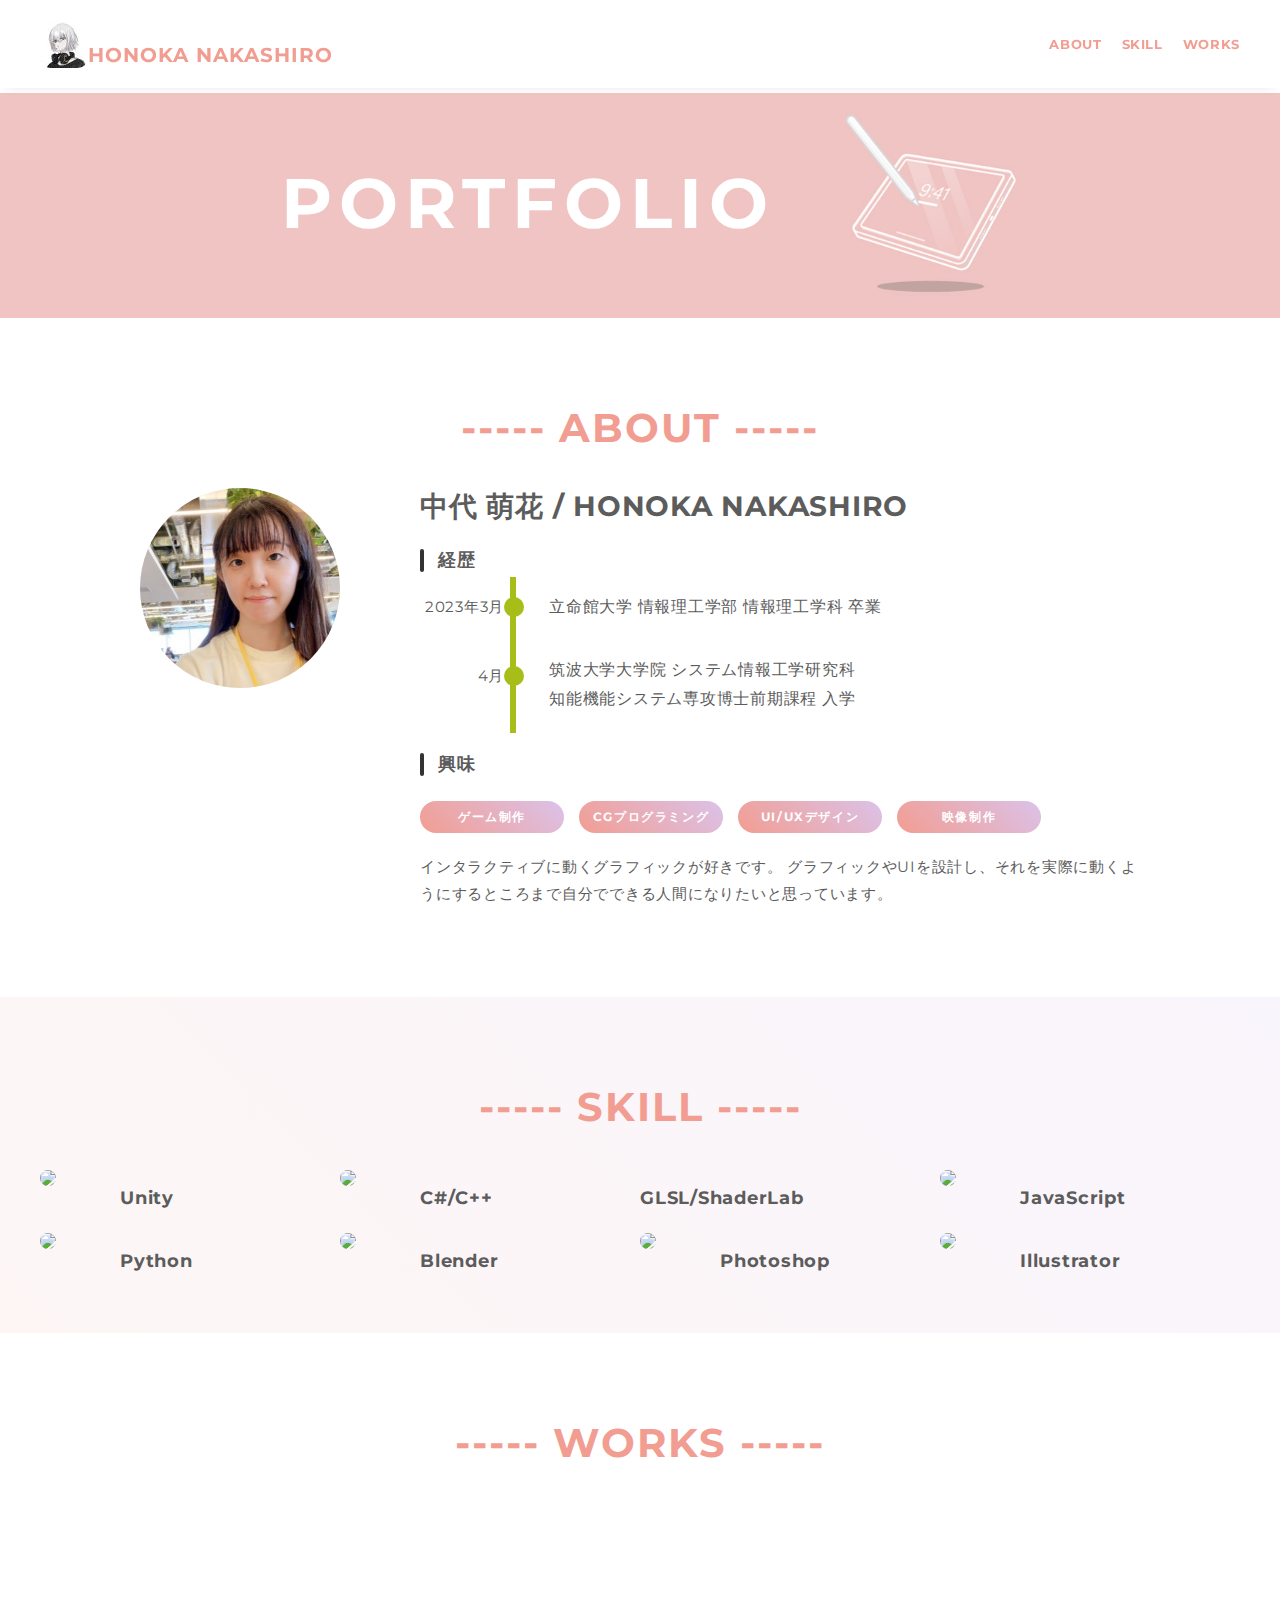
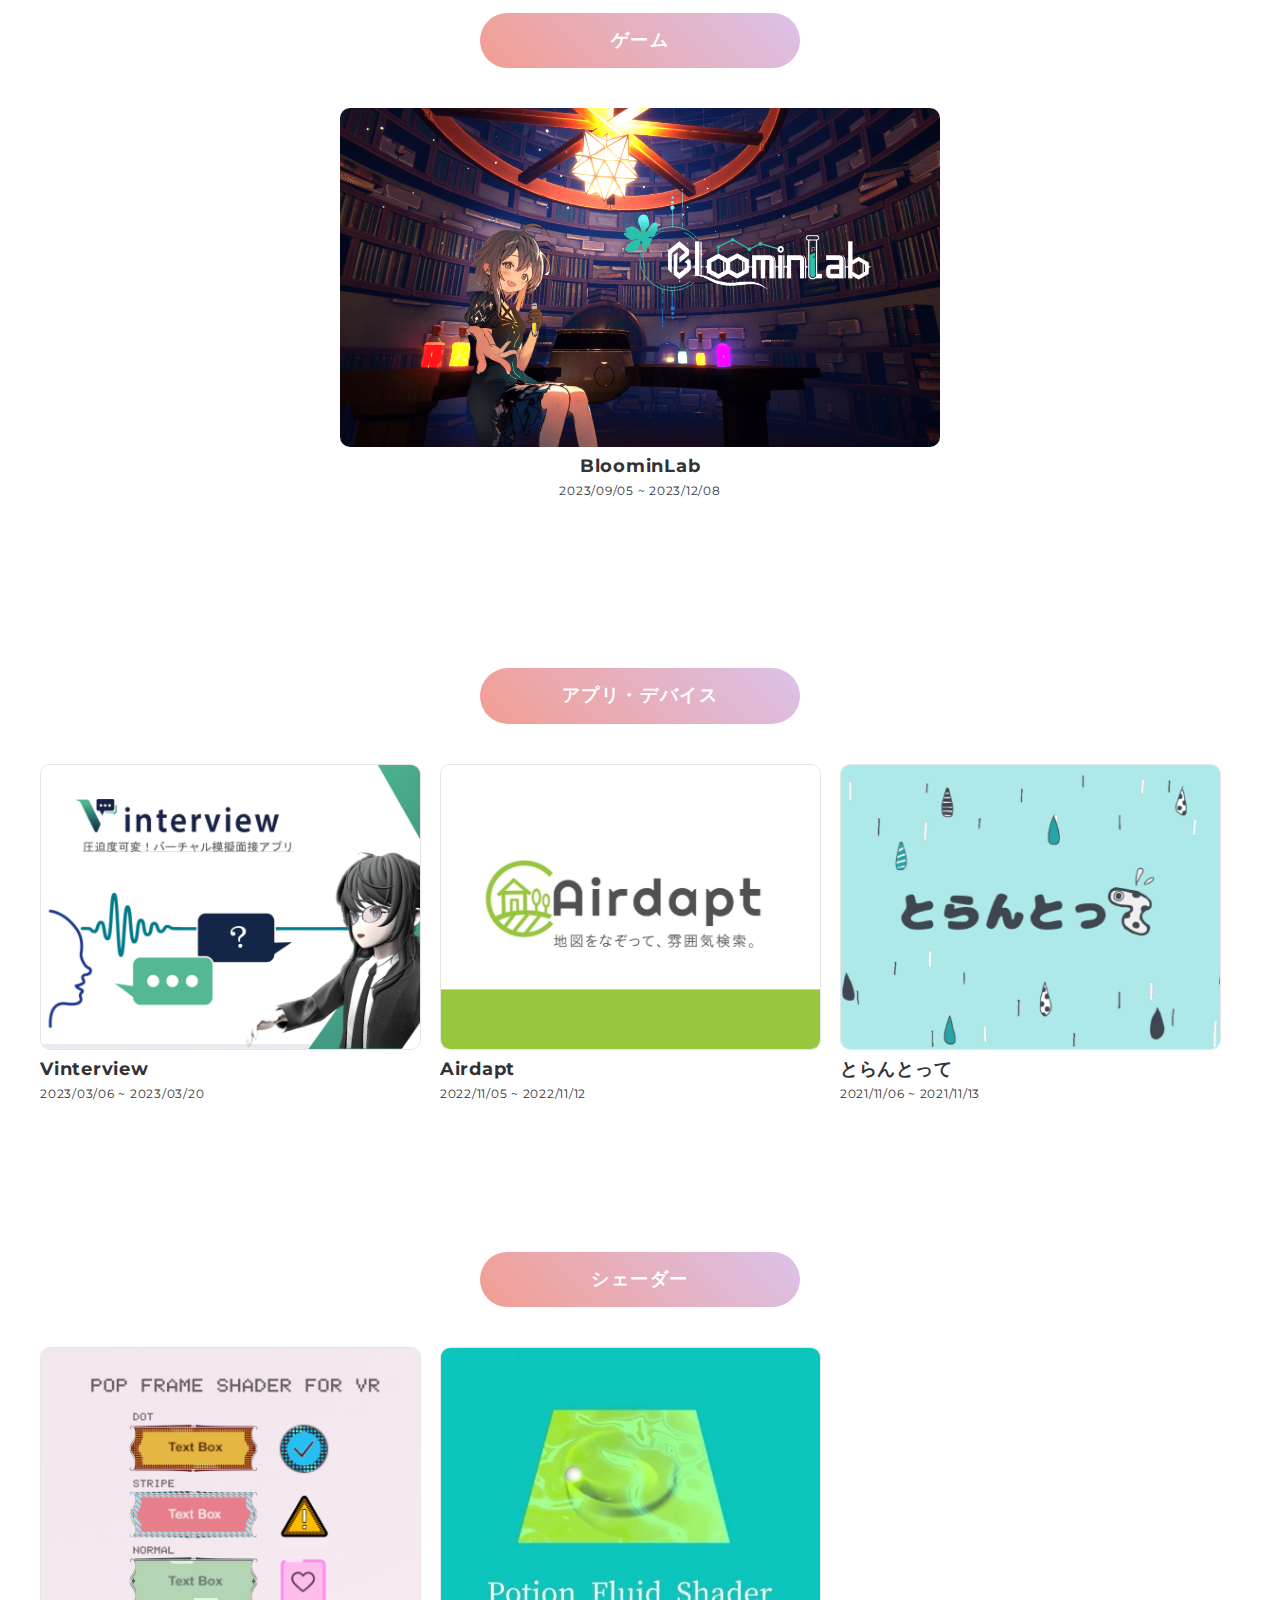
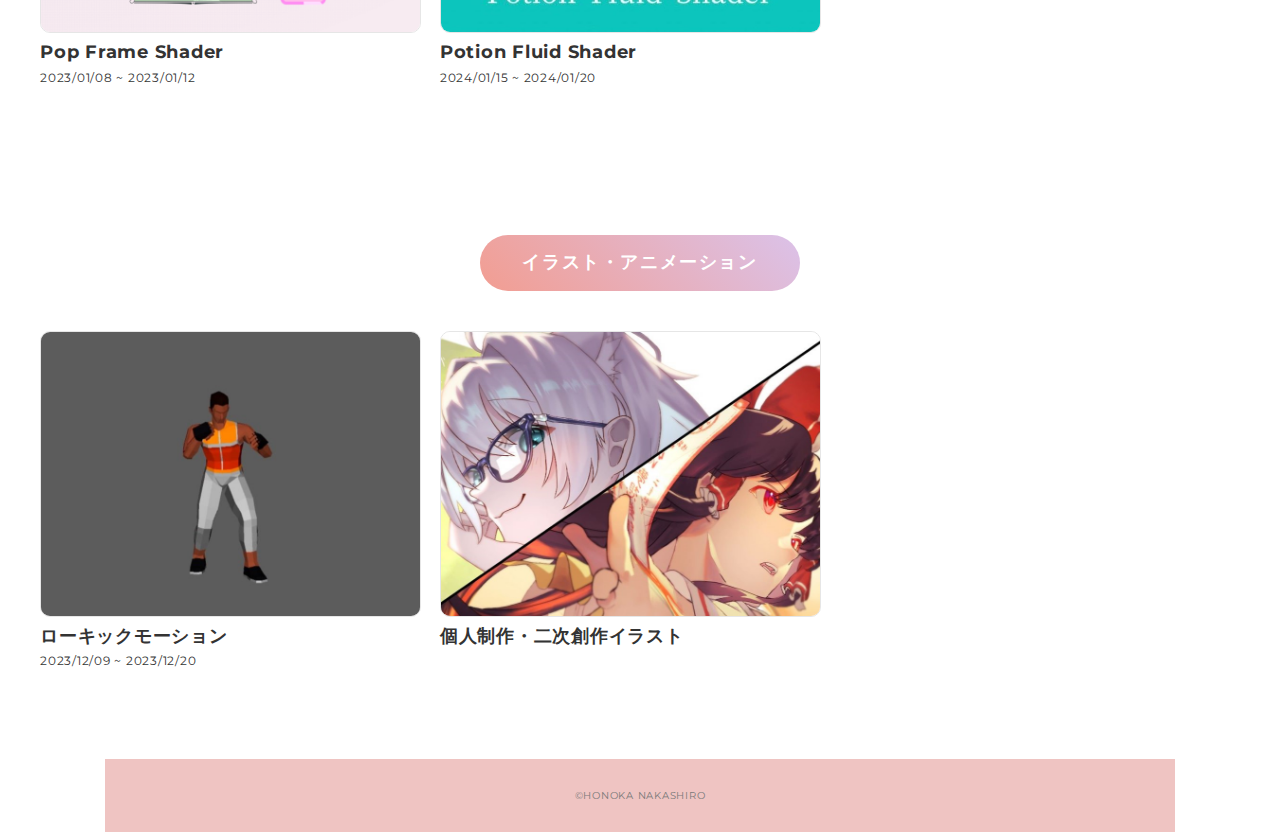
==== index.html @ e4967bc0 "first-commit" ====
<!DOCTYPE html>
<html>
<head>
  <meta charset="utf-8">
  <meta name="viewport" content="width=device-width,initial-scale=1">
  <meta property='og:type' content='website'>
  <meta property='og:title' content='HONOKA NAKASHIRO ポートフォリオ'>
  <meta property='og:url' content='URLが入る'>
  <meta property='og:description' content='HONOKA NAKASHIROのポートフォリオサイトです。'>
  <meta property="og:image" content="img/ogp.png">
  <meta name="description" content="HONOKA NAKASHIROのポートフォリオサイトです" />
  <title>HONOKA NAKASHIRO ポートフォリオ</title>
  <link rel="preconnect" href="https://fonts.gstatic.com">
  <link href="https://fonts.googleapis.com/css2?family=Montserrat:wght@400;700&display=swap" rel="stylesheet">
  <link href="https://fonts.googleapis.com/css?family=Material+Icons+Outlined" rel="stylesheet">
  <link href="css/ress.css" media="all" rel="stylesheet" type="text/css" />
  <link href="css/style.css" media="all" rel="stylesheet" type="text/css" />
  <link rel="shortcut icon" href="img/icon.jpg" />
  <link rel=”canonical” href=”URLが入る” />
  <link href="https://use.fontawesome.com/releases/v5.15.1/css/all.css" rel="stylesheet">

  <script src="https://kit.fontawesome.com/d951994aad.js" crossorigin="anonymous"></script>
  <link rel="stylesheet" href="https://cdn.jsdelivr.net/gh/devicons/devicon@v2.15.1/devicon.min.css">
  Copyright © 2015 Konpa
  Released under the MIT license
  https://github.com/devicons/devicon/blob/master/LICENSE
      
</head>

<body>
  <div class="wrapper">

    <!-- header -->
    <header class="header ">
      <div class="container">
        <h1 class="header-logo">
          
          <a href="."><img src="img/icon.jpg" alt="">HONOKA NAKASHIRO</a>
        </h1>
        <nav class="gnav">
          <ul class="gnav-list">
            
            
            <li class="gnav-item"><a href="#about">ABOUT</a></li>
            <li class="gnav-item"><a href="#skill">SKILL</a></li>
            <li class="gnav-item"><a href="#works">WORKS</a></li>
           
          </ul>
        </nav>
      </div>
    </header>
    <!-- /header -->

    <main class="content">

      <!-- mv -->
      <div class="mv">
        
        <div class="mv-container">
          <p class="mv-title">PORTFOLIO</p>
        </div>
        <p class="mv-img">
          <img src="img/tablet.jpg" alt="" >
        </p>
      </div>
      <!-- /mv -->
      <!-- about -->
      <section class="about section" id="about">
        <div class="container">
          <h2 class="title">----- ABOUT -----</h2>
          <div class="profile">
            <p class="profile-img">
              <img src="img/SelfPhoto.jpg" alt="">
            </p>
            <div class="profile-body">
              <div class="profile-nametitle"><h3>中代 萌花 / HONOKA NAKASHIRO</h3></div>
              <div class="profile-title"><h3>経歴</h3></div>
              <ul class="time-schedule">
                <li>
                  <span class="time">2023年3月
                  </span>
                  <div class="sch_box"><p class="sch_title">立命館大学 情報理工学部 情報理工学科 卒業
                  </p>
                    
                 </div>
                </li>
                <li>
                  <span class="time">4月</span>
                  <div class="sch_box">
                   <p class="sch_title">筑波大学大学院 システム情報工学研究科<br>
                    知能機能システム専攻博士前期課程 入学
                  </p>
                    
                  </div>
                </li>
                
              </ul>
              <br>
              <div class="profile-title"><h3>興味</h3></div>
                  <div class="about-list">
                    <div class="about-item">
                      <div class="about-button">
                        ゲーム制作
                      </div>
                    </div>
                    <div class="about-item">
                      <div class="about-button">
                        CGプログラミング
                      </div>
                    </div>
                    <div class="about-item">
                      
                      <div class="about-button">
                        UI/UXデザイン
                      </div>
                    </div>
                    <div class="about-item">
                      <div class="about-button">
                        映像制作
                      </div>
                    </div> 
                  </div>

                    <p>
                      インタラクティブに動くグラフィックが好きです。
                      
                      グラフィックやUIを設計し、それを実際に動くようにするところまで自分でできる人間になりたいと思っています。
                    </p>
                   
            
            </div>
          </div>
        </div>
      </section>
      <!-- /about -->

       <!-- skill -->
       <section class="skill section" id="skill">
        <div class="container">
          <h2 class="title">----- SKILL -----</h2>
          <div class="skill-list">
            <div class="skill-item">
              <p class="skill-img">
                <img src="https://cdn.jsdelivr.net/gh/devicons/devicon/icons/unity/unity-original.svg" />
              </p>
              <div class="skill-body">
                <h3 class="skill-name">Unity</h3>
                
              </div>
            </div>
            <div class="skill-item">
              <p class="skill-img">
                <img src="https://cdn.jsdelivr.net/gh/devicons/devicon/icons/csharp/csharp-original.svg" />
              </p>
              <div class="skill-body">
                <h3 class="skill-name">C#/C++</h3>
                
              </div>
            </div>
            <div class="skill-item">
              
              <div class="skill-body">
                <h3 class="skill-name">GLSL/ShaderLab</h3>
                
              </div>
            </div>
            <div class="skill-item">
              <p class="skill-img">
                <img src="https://cdn.jsdelivr.net/gh/devicons/devicon/icons/javascript/javascript-original.svg" />
              </p>
              <div class="skill-body">
                <h3 class="skill-name">JavaScript</h3>
                
              </div>
            </div>
            <div class="skill-item">
              <p class="skill-img">
                <img src="https://cdn.jsdelivr.net/gh/devicons/devicon/icons/python/python-original.svg" />
              </p>
              <div class="skill-body">
                <h3 class="skill-name">Python</h3>
                
              </div>
            </div>
            <div class="skill-item">
              <p class="skill-img">
                <img src="https://cdn.jsdelivr.net/gh/devicons/devicon/icons/blender/blender-original.svg" />
              </p>
              <div class="skill-body">
                <h3 class="skill-name">Blender</h3>
                
              </div>
            </div>

            <div class="skill-item">
              <p class="skill-img">
                <img src="https://cdn.jsdelivr.net/gh/devicons/devicon/icons/photoshop/photoshop-plain.svg" />
              </p>
              <div class="skill-body">
                <h3 class="skill-name">Photoshop</h3>
                
              </div>
            </div>
            <div class="skill-item">
              <p class="skill-img">
                <img src="https://cdn.jsdelivr.net/gh/devicons/devicon/icons/illustrator/illustrator-plain.svg" />
              </p>
              <div class="skill-body">
                <h3 class="skill-name">Illustrator</h3>
                
              </div>
            </div>
          </div>
        </div>
      </section>
      <!-- /skill -->
      <!-- works -->
      <section class="works section" id="works">
        
        <div class="container">
          <h2 class="title">----- WORKS -----</h2>
          <a class="button">ゲーム</a>
          <a class="works-item" href="works-BloominLab.html">
            <div class="game-img"><img src="img/BloominLab_mini.png" alt="BloominLab" width="600"/></div>
            <p class="game-name">BloominLab</p>
            <p class="game-info">2023/09/05 ~ 2023/12/08</p>
          </a>
          
        
          <a class="button">アプリ・デバイス</a>
          <div class="works-list">
            <a class="works-item" href="works-Vinterview.html">
              <div class="works-img"><img src="img/Vinterview.png" alt="" width="400" /></div>
              <p class="works-name">Vinterview</p>
              <p class="works-info">2023/03/06 ~ 2023/03/20</p>
            </a>
            <a class="works-item" href="works-Airdapt.html">
              <div class="works-img"><img src="img/Airdapt.png" alt="" /></div>
              <p class="works-name">Airdapt</p>
              <p class="works-info">2022/11/05 ~ 2022/11/12</p>
            </a>
            <a class="works-item" href="works-Torantotte.html">
              <div class="works-img"><img src="img/Torantotte.png" alt="" /></div>
              <p class="works-name">とらんとって</p>
              <p class="works-info">2021/11/06 ~ 2021/11/13</p>
            </a>
          </div>

          <a class="button">シェーダー</a>
            <div class="works-list">
            <a class="works-item" href="shader-Popframe.html">
              <div class="works-img"><img src="img/DecoShader.png" alt="" width="400" /></div>
              <p class="works-name">Pop Frame Shader</p>
              <p class="works-info">2023/01/08 ~ 2023/01/12</p>
            </a>
            <a class="works-item" href="shader-Potionfluid.html">
              <div class="works-img"><img src="img/PotionFluid.jpg" alt="" /></div>
              <p class="works-name">Potion Fluid Shader</p>
              <p class="works-info">2024/01/15 ~ 2024/01/20</p>
            </a>
          </div> 

            <a class="button">イラスト・アニメーション</a>
          <div class="works-list">
            <a class="works-item" href="anim-Lowkick.html">
              <div class="works-img"><img src="img/LowKick.jpg" alt="" width="400" /></div>
              <p class="works-name">ローキックモーション</p>
              <p class="works-info">2023/12/09 ~ 2023/12/20</p>
            </a>
            <a class="works-item" href="anim-Illust.html">
              <div class="works-img"><img src="img/Illust.jpg" alt="" /></div>
              <p class="works-name">個人制作・二次創作イラスト</p>
              <p class="works-info"></p>
            </a>
            
            
          </div>
        </div>
      </section>
      <!-- /works -->

     

      

    <!-- footer -->
    <footer class="footer">
      <div class="copyright">&copy;HONOKA NAKASHIRO</div>
      
    </footer>
    <!-- /footer -->

  </div>
  <script src="https://ajax.googleapis.com/ajax/libs/jquery/3.6.0/jquery.min.js"></script>
  <script type='text/javascript' src="js/script.js"></script>
</body>
</html>
---- css/ress.css ----
/*!
 * ress.css • v3.0.1
 * MIT License
 * github.com/filipelinhares/ress
 */

/* # =================================================================
   # Global selectors
   # ================================================================= */

html {
  box-sizing: border-box;
  word-break: normal;
  -moz-tab-size: 4;
  tab-size: 4;

  -webkit-text-size-adjust: 100%; /* Prevent adjustments of font size after orientation changes in iOS */
}

*,
::before,
::after {
  box-sizing: inherit;
  background-repeat: no-repeat; /* Set `background-repeat: no-repeat` to all elements and pseudo elements */
}

::before,
::after {
  vertical-align: inherit;
  text-decoration: inherit; /* Inherit text-decoration and vertical align to ::before and ::after pseudo elements */
}

* {
  margin: 0;
  padding: 0; /* Reset `padding` and `margin` of all elements */
}

/* # =================================================================
   # General elements
   # ================================================================= */

hr {
  overflow: visible; /* Show the overflow in Edge and IE */
  height: 0; /* Add the correct box sizing in Firefox */
}

details,
main {
  display: block; /* Render the `main` element consistently in IE. */
}

summary {
  display: list-item; /* Add the correct display in all browsers */
}

small {
  font-size: 80%; /* Set font-size to 80% in `small` elements */
}

[hidden] {
  display: none; /* Add the correct display in IE */
}

abbr[title] {
  /* Add the correct text decoration in Chrome, Edge, IE, Opera, and Safari */
  text-decoration: underline;
  text-decoration: underline dotted;
  border-bottom: none; /* Remove the bottom border in Chrome 57 */
}

a {
  background-color: transparent; /* Remove the gray background on active links in IE 10 */
}

a:active,
a:hover {
  outline-width: 0; /* Remove the outline when hovering in all browsers */
}

code,
kbd,
pre,
samp {
  font-family: monospace, monospace; /* Specify the font family of code elements */
}

pre {
  font-size: 1em; /* Correct the odd `em` font sizing in all browsers */
}

b,
strong {
  font-weight: bolder; /* Add the correct font weight in Chrome, Edge, and Safari */
}

/* https://gist.github.com/unruthless/413930 */
sub,
sup {
  position: relative;
  font-size: 75%;
  line-height: 0;
  vertical-align: baseline;
}

sub {
  bottom: -.25em;
}

sup {
  top: -.5em;
}

/* # =================================================================
   # Forms
   # ================================================================= */

input {
  border-radius: 0;
}

/* Replace pointer cursor in disabled elements */
[disabled] {
  cursor: default;
}

[type="number"]::-webkit-container-spin-button,
[type="number"]::-webkit-outer-spin-button {
  height: auto; /* Correct the cursor style of increment and decrement buttons in Chrome */
}

[type="search"] {
  outline-offset: -2px; /* Correct the outline style in Safari */

  -webkit-appearance: textfield; /* Correct the odd appearance in Chrome and Safari */
}

[type="search"]::-webkit-search-decoration {
  -webkit-appearance: none; /* Remove the container padding in Chrome and Safari on macOS */
}

textarea {
  overflow: auto; /* Internet Explorer 11+ */
  resize: vertical; /* Specify textarea resizability */
}

button,
input,
optgroup,
select,
textarea {
  font: inherit; /* Specify font inheritance of form elements */
}

optgroup {
  font-weight: bold; /* Restore the font weight unset by the previous rule */
}

button {
  overflow: visible; /* Address `overflow` set to `hidden` in IE 8/9/10/11 */
}

button,
select {
  text-transform: none; /* Firefox 40+, Internet Explorer 11- */
}

/* Apply cursor pointer to button elements */
button,
[type="button"],
[type="reset"],
[type="submit"],
[role="button"] {
  cursor: pointer;
  color: inherit;
}

/* Remove container padding and border in Firefox 4+ */
button::-moz-focus-container,
[type="button"]::-moz-focus-container,
[type="reset"]::-moz-focus-container,
[type="submit"]::-moz-focus-container {
  padding: 0;
  border-style: none;
}

/* Replace focus style removed in the border reset above */
button:-moz-focusring,
[type="button"]::-moz-focus-container,
[type="reset"]::-moz-focus-container,
[type="submit"]::-moz-focus-container {
  outline: 1px dotted ButtonText;
}

button,
html [type="button"],
/* Prevent a WebKit bug where (2) destroys native `audio` and `video`controls in Android 4 */
[type="reset"],
[type="submit"] {
  -webkit-appearance: button; /* Correct the inability to style clickable types in iOS */
}

/* Remove the default button styling in all browsers */
button,
input,
select,
textarea {
  border-style: none;
  background-color: transparent;
}

/* Style select like a standard input */
select {
  -webkit-appearance: none; /* Chrome 41+ */
  -moz-appearance: none; /* Firefox 36+ */
}

select::-ms-expand {
  display: none; /* Internet Explorer 11+ */
}

select::-ms-value {
  color: currentColor; /* Internet Explorer 11+ */
}

legend {
  display: table; /* Correct the text wrapping in Edge and IE */
  max-width: 100%; /* Correct the text wrapping in Edge and IE */
  max-width: 100%; /* Correct the text wrapping in Edge 18- and IE */
  white-space: normal; /* Correct the text wrapping in Edge and IE */
  color: inherit; /* Correct the color inheritance from `fieldset` elements in IE */
  border: 0; /* Correct `color` not being inherited in IE 8/9/10/11 */
}

::-webkit-file-upload-button {
  font: inherit; /* Change font properties to `inherit` in Chrome and Safari */
  color: inherit;
  /* Correct the inability to style clickable types in iOS and Safari */

  -webkit-appearance: button;
}

/* # =================================================================
   # Specify media element style
   # ================================================================= */

img {
  border-style: none; /* Remove border when inside `a` element in IE 8/9/10 */
}

/* Add the correct vertical alignment in Chrome, Firefox, and Opera */
progress {
  vertical-align: baseline;
}

/* # =================================================================
   # Accessibility
   # ================================================================= */

/* Hide content from screens but not screenreaders */
@media screen {
  [hidden~="screen"] {
    display: inherit;
  }
  [hidden~="screen"]:not(:active):not(:focus):not(:target) {
    position: absolute !important;
    clip: rect(0 0 0 0) !important;
  }
}

/* Specify the progress cursor of updating elements */
[aria-busy="true"] {
  cursor: progress;
}

/* Specify the pointer cursor of trigger elements */
[aria-controls] {
  cursor: pointer;
}

/* Specify the unstyled cursor of disabled, not-editable, or otherwise inoperable elements */
[aria-disabled] {
  cursor: default;
}
---- css/style.css ----
body {
  font-family: "Montserrat","Helvetica Neue",Arial,"Hiragino Kaku Gothic ProN","Hiragino Sans",Meiryo,sans-serif;
  font-size: 15px;
  letter-spacing: .05em;
  color: #5c5c5c;
}

a {
  transition: opacity .3s;
  text-decoration: none;
  color: #1ca9e3;
}

img {
  max-width: 100%;
  height: auto;
  vertical-align: bottom;
  border-style: none;
}



.pc-only {
  display: block;
}

.sp-only {
  display: none;
}

/*--------------------------------
 レイアウト
---------------------------------*/
.wrapper {
  padding-top: 73px;
}

.section {
  padding: 90px 0;
}

.section:nth-of-type(even) {
  background: linear-gradient(45deg, #fdf6f5, #f9f5fc);
}

.container {
  max-width: 1340px;
  margin: 0 auto;
  padding: 0 40px;
}

/*--------------------------------
 見出し
---------------------------------*/
.title {
  font-size: 40px;
  font-weight: bold;
  line-height: 1;
  margin-bottom: 40px;
  text-align: center;
  letter-spacing: .05em;
  color: #F29D91;
}

.lead {
  font-size: 16px;
  line-height: 1.8;
  margin-bottom: 30px;
}

/*--------------------------------
ヘッダー
---------------------------------*/
.header {
  position: fixed;
  top: 0;
  z-index: 1;
  width: 100%;
  background-color: #fff;
  box-shadow: 0 5px 10px -6px rgba(0,0,0,.1);
}

.header .container {
  display: flex;
  align-items: center;
  justify-content: space-between;
  padding: 20px 40px;
}

.header-logo {
  font-size: 20px;
  font-weight: bold;
  line-height: 1.2;
  margin-right: 20px;
  letter-spacing: .05em;
}

.header-logo a {
  color: #F29D91;
}

.gnav-list {
  display: flex;
  justify-content: space-between;
  list-style: none;
}

.gnav-item:not(:last-child) {
  margin-right: 20px;
}

.gnav-item a {
  position: relative;
  font-size: 13px;
  font-weight: bold;
  display: inline-block;
  padding: 5px 0;
  transition: .3s;
  letter-spacing: .05em;
  color: #F29D91;
}
.gnav-item a:after {
  position: absolute;
  bottom: 0;
  left: 50%;
  width: 0;
  height: 3px;
  content: "";
  transition: .3s;
  -webkit-transform: translateX(-50%);
  transform: translateX(-50%);
  background-color: #F29D91;
}

.gnav-item a:hover:after {
  width: 100%;
}

/*--------------------------------
 メインビジュアル
---------------------------------*/
.mv {
  display: flex;
  align-items: center;
  justify-content: center;
  height: 25vh;
  text-align: center;
  background-color: #efc4c2;
  position: relative;
}

.mv-container {
  padding: 0 40px;
}

.mv-title {
  font-size: 70px;
  font-weight: bold;
  line-height: 1.2;
  margin-bottom: 5px;
  letter-spacing: .1em;
  color: #ffffff;
}
.mv-subtitle {
  font-size: 20px;
  font-weight: bold;
  line-height: 1;
  margin-bottom: 40px;
  letter-spacing: .08em;
}

.mv-text {
  font-size: 16px;
  line-height: 1.8;
}

.mv-img {
  display: flex;
  height: 100%;
  justify-content: center;
  align-items: center;
}
.mv-img img {
  border-radius: 0%;
  max-height: 100%; /* 画像が子div内に収まるように最大高さを設定 */
  max-width: 100%; /* 画像が子div内に収まるように最大幅を設定 */
  height: auto; /* アスペクト比を維持しながら自動的に高さを調整 */
  width: auto; /* アスペクト比を維持しながら自動的に幅を調整 */
  display: block; /* 余白が生じないようにインライン要素からブロック要素に変更 */
  margin: auto; /* 画像を中央に配置 */
  
}

/*--------------------------------
 Works
---------------------------------*/
.works-list {
  display: flex;
  flex-wrap: wrap;
  margin-bottom: -40px;
}

.works-item {
  width: 31.74603%;
  margin-right: 1.58730%;
  margin-bottom: 40px;
  color: #333;
}

.works-item:hover {
  opacity: .9;
}

.works-item:nth-of-type(3n) {
  margin-right: 0;
}

.works-img img {
  border: 1px solid #e6e6e6;
}

.works-name {
  font-size: 18px;
  font-weight: bold;
  margin-top: 8px;
}

.works-info {
  font-size: 12px;
  margin-top: 5px;
}

.asset-list {
  display: flex;
  flex-wrap: wrap;
  margin-bottom: -40px;
}

.asset-item {
  width: 48%;
  margin-right: 12px;
  margin-bottom: 10px;
  color: #333;
}

.asset-item:hover {
  opacity: .9;
}

.asset-item:nth-of-type(3n) {
  margin-right: 0;
}

.asset-img img {
  border: 1px solid #e6e6e6;
}

.asset-name {
  font-size: 18px;
  font-weight: bold;
  margin-top: 8px;
  text-align: center;
}

.asset-info {
  font-size: 12px;
  margin-top: 5px;
}

.game-name {
  font-size: 18px;
  font-weight: bold;
  margin-top: 8px;
  text-align: center;
}

.game-info{
  font-size: 12px;
  margin-top: 5px;
  text-align: center;
}

.button {
  display: block;
  margin: 0 auto;
  background: linear-gradient(45deg, #F29D91, #dbc2e9);
  width: 20rem;
  padding: 1rem;
  border-radius: 40px;
  text-align: center;
  font-size: 18px;
  font-weight: bold;
  color: #FFF;
  text-decoration: none;
  letter-spacing: .1rem;
  margin-bottom: 40px;
  margin-top: 150px;
}

a.link-button {
  display: block;
  background: linear-gradient(45deg, #F29D91, #dbc2e9);
  
  padding: 0.8rem;
  border-radius: 40px;
  text-align: center;
  font-size: 14px;
  font-weight: bold;
  color: #FFF;
  text-decoration: none;
  letter-spacing: .1rem;
  margin-bottom: 20px;
  margin-top: 15px;
  margin-right: 10px;
  max-width: 200px;
}

a.link-button:hover{
  background: linear-gradient(45deg, #c98278, #897992);
}

@media screen and (min-width: 768px){
  a.link-button{
    padding: 0.8em 1.5em 0.8em 1.5em;
    
    font-size:14px;
    display:inline-block;
    
  }
  
}

a.btn-green{
  padding: 0.5em;
  margin: 1px 0;
  display: block;
  color: #fff !important;
  background: #6dbb8d;
  text-decoration: none;
  font-weight: bold;
  font-size:16px;
  border-radius: 3px;
  text-align:center;
  text-decoration:none !important;
}
a.btn-green:before {
  content: "";
  display: inline-block;
  width: 18px;
  height: 18px;
  margin: -3px 5px 0 0;
  
  background-size: contain;
  vertical-align: middle;
}
a.btn-green:hover {
  background: #6FB83F;
}
@media screen and (min-width: 768px){
  a.btn-green{
    padding: 0.5em 1em;
    
    font-size:20px;
    display:inline-block;
  }
  a.btn-green:before {
    margin: 0px 0px 0 0;
  }
}

/*--------------------------------
 Skill
---------------------------------*/
.skill-list {
  display: flex;
  flex-wrap: wrap;
  justify-content: space-between;
  margin-bottom: -50px;
}

.skill-item {
  display: flex;
  align-items: flex-start;
  justify-content: space-between;
  width: 25%;
  margin-bottom: 20px;
}

.skill-img {
  width: 60px;
  height: auto;
  margin-right: 20px;
}

.skill-body {
  flex: 1;
}

.skill-name {
  margin-top: 20px;
}

.skill-text {
  font-size: 14px;
  line-height: 1.8;
}
/*--------------------------------
 About
---------------------------------*/
.about-list {
  display: flex;
  flex-wrap: wrap;
  
  margin-bottom: -50px;
}

.about-item {
  display: flex;
  align-items: flex-start;
  justify-content: space-between;
  margin-bottom: 50px;
  margin-right: 15px;
}

.about-img {
  width: 60px;
  height: auto;
  margin-right: 20px;
}

.about-body {
  flex: 1;
}

.about-name {
  margin-top: 20px;
}

.about-text {
  font-size: 14px;
  line-height: 1.8;
}

.about-button {
  display: block;
 
  background: linear-gradient(45deg, #F29D91, #dbc2e9);
  width: 9rem;
  padding: 0.5rem;
  border-radius: 40px;
  text-align: center;
  font-size: 12px;
  font-weight: bold;
  color: #FFF;
  text-decoration: none;
  letter-spacing: .1rem;
  margin-bottom: 20px;
  margin-top: 20px;
  margin-right: 0px;
}

/*--------------------------------
 TimeLine
---------------------------------*/
*{
  margin:0;
  padding:0;
  line-height: 1.3em;
} 
/* time-schedule */
.time-schedule {
  min-width: 400px;
  max-width: 400px;
  list-style: none;
  margin: 0 auto 0 6em;
  
  padding-left:3px;
  border-left: 6px solid #a7be18;
  box-sizing: border-box;
}

.time-schedule li {
  width: 100%;
  margin: 0 0;
  padding: 5px 0;
  position: relative;
}

.time-schedule span.time {
  width: 6em;
  display: inline-block;
  margin-left: -7em;
  padding: 0 0 5px;
  margin-top: 15px;
  vertical-align: top;
  position: relative;
  text-align: right;
  box-sizing: border-box;
}

.time-schedule span.time::after {
  content: "";
  position: absolute;
  right: -20px;
  top: 0;
  background: #a7be18;
  width: 20px;
  height: 20px;
  border-radius: 10px;
}

.time-schedule .sch_box {
  display: inline-block;
  width: 100%;
  margin-left: 20px;
  margin-top: -50px;
  padding: 15px 10px 15px 10px;
  vertical-align: middle;
  
  box-sizing: border-box;
  border-radius: 6px;
}

.time-schedule .sch_title {
  font-size: 16px;
  font-weight: 500;
}

.time-schedule .sch_tx {
  font-size: 14px;
  font-weight: normal;
}

/*--------------------------------
 About
---------------------------------*/
.profile {
  display: flex;
  flex-wrap: wrap;
  max-width: 1000px;
  margin: 0 auto;
}
.profile-img {
  width: 20%;
  margin-right: 80px;
  border-radius: 50%;
}
.profile-img img {
  border-radius: 50%;
}
.profile-body {
  flex: 1;
}

.profile-body p {
  font-size: 15px;
  line-height: 1.8;
}

.profile-body p:not(:last-child) {
  margin-bottom: 30px;
}

.profile-title h3{
  position: relative;
  font-size: 18px;
  margin-bottom: 5px;
  padding-left: 1em;
}

.profile-title h3::before {
  position: absolute;
  top: 0;
  left: 0;
  width: 4px;
  height: 100%;
  content: "";
  border-radius: 3px;
  background-color: #333;
}

.profile-nametitle h3{
  position: relative;
  font-size: 28px;
  margin-bottom: 25px;
  padding-left: 0em;
}

/*--------------------------------
 Contact
---------------------------------*/
.contact {
  text-align: center;
}

.contact-item:not(:last-child) {
  margin-right: 10px;
}

.contact-text {
  margin-top: 10px;
}
/*--------------------------------
 ページトップ
---------------------------------*/
.page-top {
  font-weight: bold;
  padding: 10px;
  cursor: pointer;
  text-align: center;
  background-color: #efc4c2;
}

.page-top .material-icons-outlined {
  vertical-align: bottom;
  color: #fff;
}

/*--------------------------------
 フッター
---------------------------------*/
.footer {
  padding: 30px;
  background-color: #efc4c2;
}

.copyright {
  font-size: 10px;
  text-align: center;
  color: #797979;
}

/*--------------------------------
 下層：Worksページ
---------------------------------*/
.articleimage-background {
  width: 100%;
  height: 100vh;
  
}

.articleimage-container {
  animation: zoomin 2s ease-out forwards;
  margin-top: 50px;
}

@keyframes zoomin {
  0% {
    opacity: 0;
    transform: scale(0.7);
  }
  100% {
    opacity: 1;
    transform: scale(1);
  }
}

.article {
  padding: px 0;
}

.article-container {
  max-width: 1024px;
  margin: 0 auto;
  padding: 0 20px;
}

.article-container2 {
  max-width: 2048px;
  margin: 0 auto;
  padding: 0 20px;
}

.article-title {
  margin-top: 40px;
  margin-bottom: 10px;
  text-align: center;
}

.article-body {
  max-width: 720px;
  margin: 0 auto;
  margin-bottom: 80px;
  margin-top: 40px;
}

.articleimage-body {
  max-width: 2048px;
  margin: 0 auto;
  margin-bottom: 80px;
  
}

.article-body h3 {
  position: relative;
  font-size: 18px;
  margin-bottom: 5px;
  padding-left: 1em;
}

.article-body h3:not(:first-child) {
  margin-top: 50px;
}

.article-body h3::before {
  position: absolute;
  top: 0;
  left: 0;
  width: 4px;
  height: 100%;
  content: "";
  border-radius: 3px;
  background-color: #333;
}

.article-body h2 {
  position: relative;
  font-size: 16px;
  margin-bottom: 5px;
  padding-left: 1.5em;
}

.article-body h2:not(:first-child) {
  margin-top: 0px;
}

.article-body h2::before {
  position: absolute;
  top: 0;
  left: 0;
  width: 4px;
  height: 100%;
  content: "";
  border-radius: 3px;
  background-color: #333;
  margin-left: 10px;
}

.article-body p {
  font-size: 16px;
  line-height: 1.8;
  margin-bottom: 30px;
}

.articleimage-body p {
  font-size: 15px;
  line-height: 1.8;
  margin-bottom: 30px;
}

.article-info {
  font-size: 15px;
  margin-top: 1px;
  text-align: center;
  
}

.image-container {
  display: flex;
  flex-direction: column;
  gap: 10px;
  
}

.home-link {
  text-align: center;
}

.appear.up .item {
  transform: translateY(6px);
}

.appear.down .item {
  transform: translateY(-6px);
}

.appear.left .item {
  transform: translateX(40px);
}

.appear.right .item {
  transform: translateX(-40px);
}

.appear .item {
  transition: all 0.8s;
  opacity: 0;
}
.appear.inview .item {
  opacity: 1;
  transform: none;
}
.appear.inview .item:nth-child(1) {
  transition-delay: 0.1s;
}
.appear.inview .item:nth-child(2) {
  transition-delay: 0.2s;
}
.appear.inview .item:nth-child(3) {
  transition-delay: 0.3s;
}
.appear.inview .item:nth-child(4) {
  transition-delay: 0.4s;
}
.appear.inview .item:nth-child(5) {
  transition-delay: 0.5s;
}
.appear.inview .item:nth-child(6) {
  transition-delay: 0.6s;
}
.appear.inview .item:nth-child(7) {
  transition-delay: 0.7s;
}
.appear.inview .item:nth-child(8) {
  transition-delay: 0.8s;
}
.appear.inview .item:nth-child(9) {
  transition-delay: 0.9s;
}
.appear.inview .item:nth-child(10) {
  transition-delay: 1s;
}

.mb-sm, .travel__img, .houses__title, .popular__title, .sub-title {
  margin-bottom: 16px !important;
}

.mb-lg, .travel, .houses, .popular__btn {
  margin-bottom: 80px !important;
}
@media screen and (min-width: 960px) {
  .mb-lg, .travel, .houses, .popular__btn {
    margin-bottom: 150px !important;
  }
}

.pb-sm, .travel__texts {
  padding-bottom: 16px !important;
}

.content-width, .header__inner, .travel, .houses, .popular__header, .popular__container, .footer {
  width: 90%;
  margin: 0 auto;
  max-width: 1070px;
}

.flex, .header__nav, .travel__inner, .houses__inner, .popular__container, .footer__nav, .footer__ul {
  display: flex;
  flex-direction: column;
}
@media screen and (min-width: 600px) {
  .flex, .header__nav, .travel__inner, .houses__inner, .popular__container, .footer__nav, .footer__ul {
    flex-direction: row;
    flex-wrap: wrap;
  }
}

.travel__inner {
  position: relative;
  z-index: 0;
  justify-content: space-between;
  background: #ffffff;
  padding: 15px;
}
@media screen and (min-width: 600px) {
  .travel__inner {
    padding: 50px;
  }
}
@media screen and (min-width: 1280px) {
  .travel__inner {
    padding: 50px 150px;
  }
}
.travel__img {
  height: 300px;
  transition: box-shadow 0.5s ease 1.6s;
}
.travel__img.inview {
  box-shadow: inset 0 0 30px black;
}
@media screen and (min-width: 600px) {
  .travel__img {
    flex-basis: 47%;
  }
}
@media screen and (min-width: 960px) {
  .travel__img {
    height: 400px;
  }
}
.travel__img > img {
  position: relative;
  z-index: -1;
  opacity: 1;
  -o-object-fit: cover;
     object-fit: cover;
  width: 100%;
  height: 100%;
}
@media screen and (min-width: 600px) {
  .travel__texts {
    display: flex;
    align-items: flex-end;
    flex-basis: 47%;
  }
}
.travel__texts.inview .travel__title::before {
  -webkit-animation-name: scaleX;
          animation-name: scaleX;
  -webkit-animation-duration: 0.3s;
          animation-duration: 0.3s;
  -webkit-animation-timing-function: ease;
          animation-timing-function: ease;
  -webkit-animation-delay: 1.5s;
          animation-delay: 1.5s;
  -webkit-animation-iteration-count: 1;
          animation-iteration-count: 1;
  -webkit-animation-direction: normal;
          animation-direction: normal;
  -webkit-animation-fill-mode: forwards;
          animation-fill-mode: forwards;
}
.travel__title {
  position: relative;
}
.travel__title::before {
  display: none;
  position: absolute;
  content: "";
  height: 1px;
  width: 100px;
  top: 50%;
  left: -120px;
  background: black;
  transform: scaleX(0);
  transform-origin: right;
}
@media screen and (min-width: 960px) {
  .travel__title::before {
    display: block;
  }
}
@media screen and (min-width: 960px) {
  .travel__description {
    margin-bottom: 40px;
  }
}

.img-zoom, .bg-img-zoom {
  opacity: 0;
}

.cover-slide {
  position: relative;
  overflow: hidden;
}

.game-img {
  display: flex;
  justify-content: center;
  align-items: center;
  
}

img{
  border-radius: 10px;
}



/*media Queries 767
----------------------------------------------------*/
@media screen and (max-width: 767px) {
  body {
    font-size: 14px;
  }

  .pc-only {
    display: none;
  }

  .sp-only {
    display: block;
  }

  /* 見出し */
  .title {
    font-size: 26px;
    margin-bottom: 20px;
  }

  .lead {
    font-size: 14px;
    line-height: 1.7;
    margin-bottom: 20px;
  }

  /* レイアウト */
  .wrapper {
    padding-top: 57px;
  }

  .section {
    padding: 60px 0;
  }

  .container {
    padding: 0 20px;
  }

  /* ヘッダー */
  .header .container {
    padding: 15px;
  }

  .header-logo {
    font-size: 15px;
    margin-right: 15px;
  }

  .gnav-item:not(:last-child) {
    margin-right: 10px;
  }

  .gnav-item a {
    font-size: 10px;
  }

  .gnav-item a:after {
    display: none;
  }

  /*  メインビジュアル */
  .mv {
    height: 75vh;
  }

  .mv-container {
    padding: 0 20px;
  }

  .mv-title {
    font-size: 30px;
  }
  .mv-subtitle {
    font-size: 16px;
    margin-bottom: 20px;
  }

  .mv-text {
    font-size: 14px;
    line-height: 1.7;
  }

  /* Works */

  
  .works-name {
    font-size: 12px;
  }

  .works-info {
    margin-top: 3px;
  }

  .works-list {
    justify-content: space-between;
  }

  .works-item {
    flex: 0 0 48%;
    margin-right: 0;
    margin-bottom: 30px;
  }

  .asset-name {
    font-size: 12px;
  }

  .asset-info {
    margin-top: 3px;
  }

  .asset-list {
    justify-content: space-between;
  }

  .asset-item {
    flex: 0 0 48%;
    margin-right: 0;
    margin-bottom: 30px;
  }

  /* Skill */
  .skill-list {
    display: block;
    margin-bottom: 0;
  }

  .skill-item {
    width: 100%;
    margin-bottom: 35px;
  }

  .skill-item:last-child {
    margin-bottom: 0;
  }

  .skill-name {
    margin-bottom: 5px;
  }

  .skill-text {
    font-size: 13px;
    line-height: 1.7;
  }

  /* About */
  .profile {
    display: block;
  }
  .profile-img {
    width: 150px;
    margin: 0 auto;
    margin-bottom: 25px;
  }

  .profile-body p {
    font-size: 14px;
    line-height: 1.7;
  }

  .profile-body p:not(:last-child) {
    margin-bottom: 20px;
  }

  /* フッター */
  .footer {
    padding: 20px;
  }

  /* 下層ページ */
  .article {
    padding: 50px 0;
  }

  .article-body h3 {
    font-size: 16px;
    padding-left: .8em;
  }

  .article-body h3:not(:first-child) {
    margin-top: 30px;
  }

  .article-body p {
    font-size: 14px;
    line-height: 1.7;
    margin-bottom: 20px;
  }

}
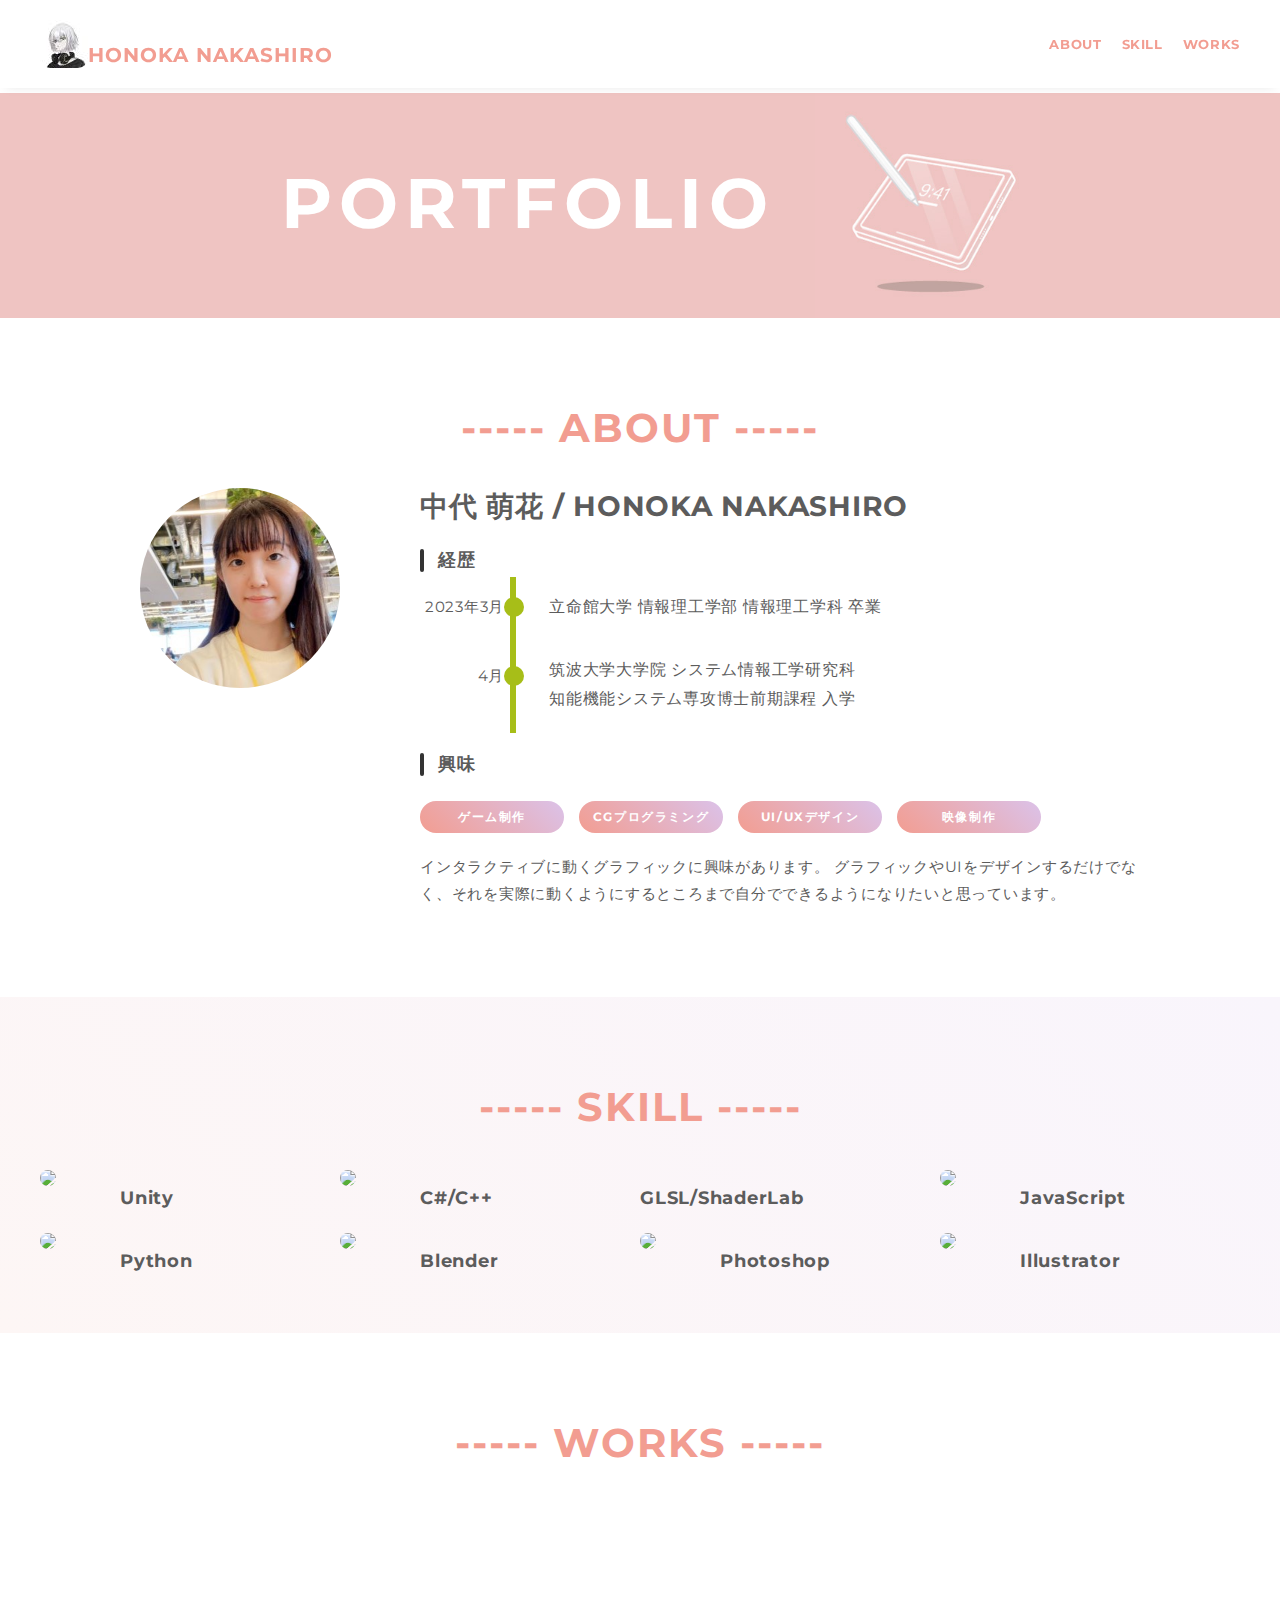
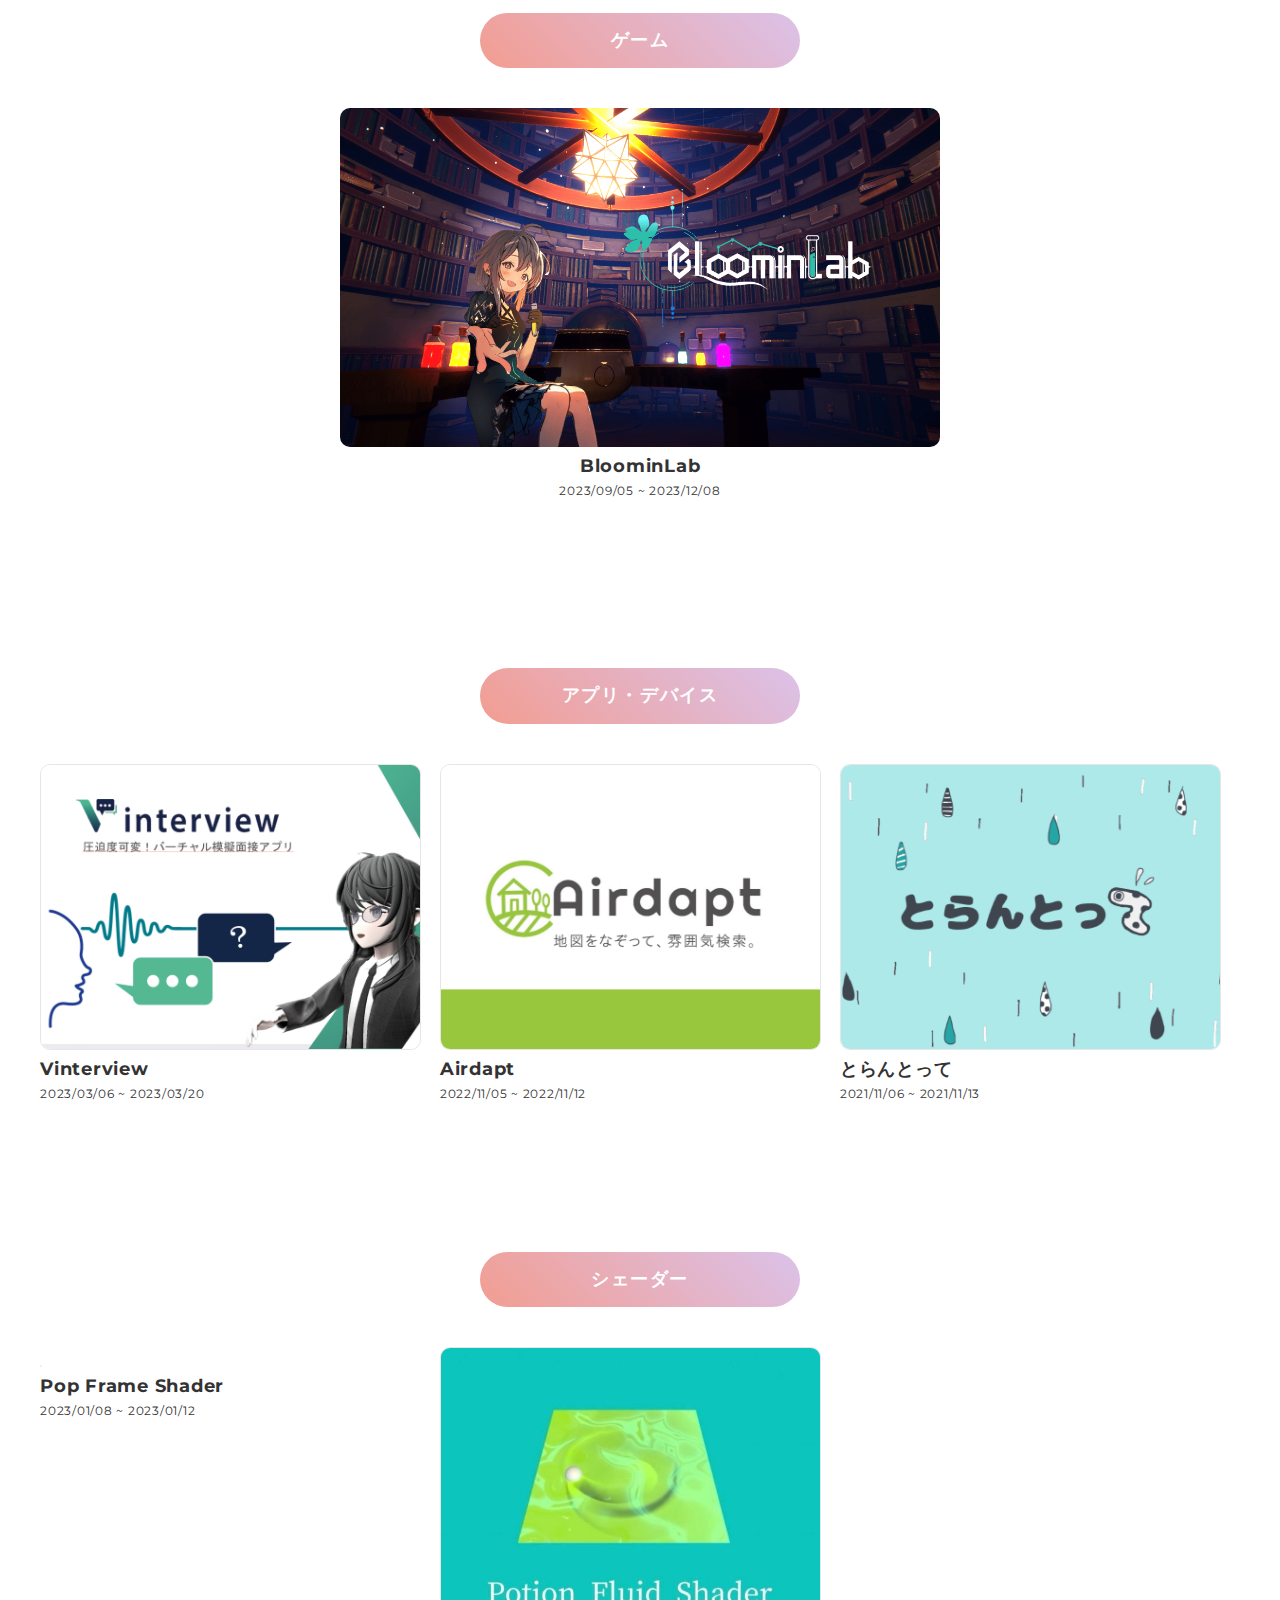
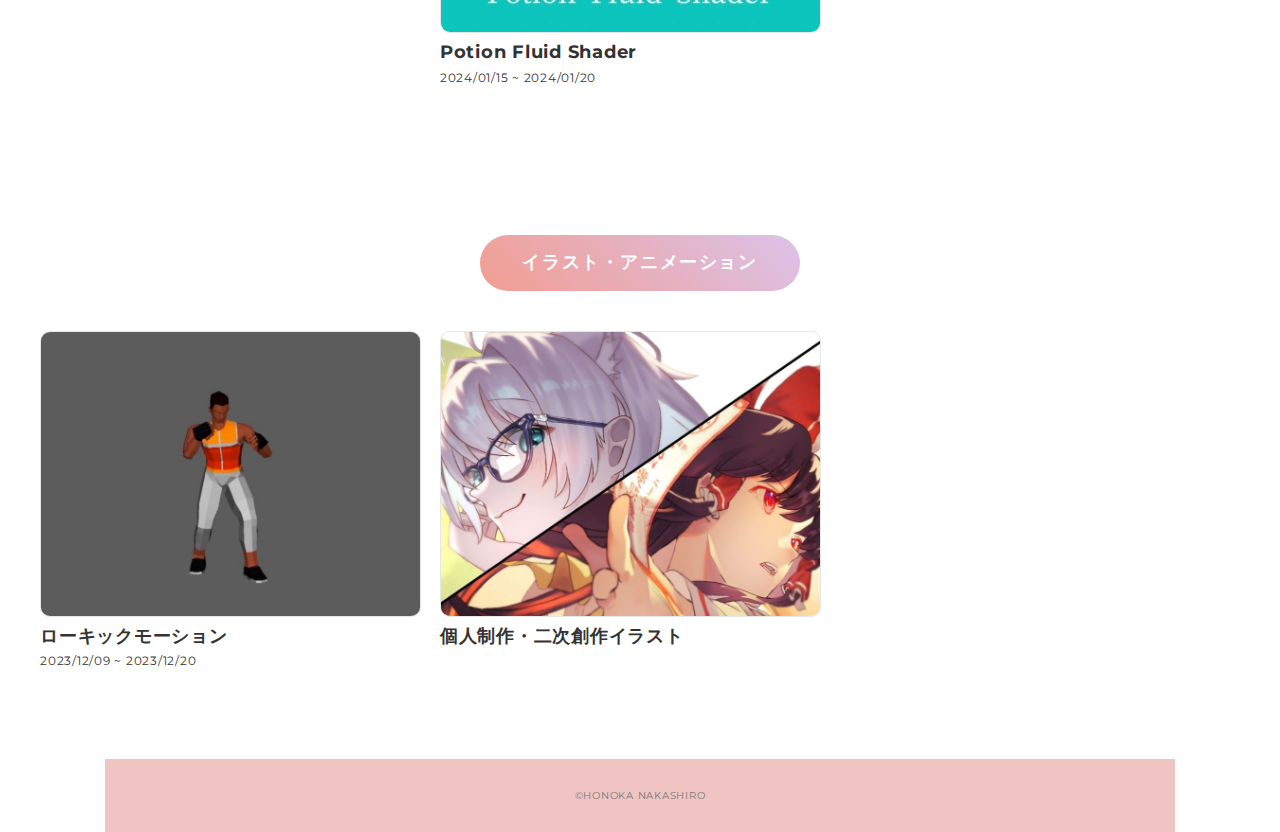
==== commit 5c6b9575: "popshader modification" ====
--- a/index.html
+++ b/index.html
@@ -122,9 +122,9 @@
                   </div>
 
                     <p>
-                      インタラクティブに動くグラフィックが好きです。
+                      インタラクティブに動くグラフィックに興味があります。
                       
-                      グラフィックやUIを設計し、それを実際に動くようにするところまで自分でできる人間になりたいと思っています。
+                      グラフィックやUIをデザインするだけでなく、それを実際に動くようにするところまで自分でできるようになりたいと思っています。
                     </p>
                    
             
@@ -249,7 +249,7 @@
           <a class="button">シェーダー</a>
             <div class="works-list">
             <a class="works-item" href="shader-Popframe.html">
-              <div class="works-img"><img src="img/DecoShader.png" alt="" width="400" /></div>
+              <div class="works-img"><img src="img/shader-PopFrame.jpg" alt="" width="400" /></div>
               <p class="works-name">Pop Frame Shader</p>
               <p class="works-info">2023/01/08 ~ 2023/01/12</p>
             </a>
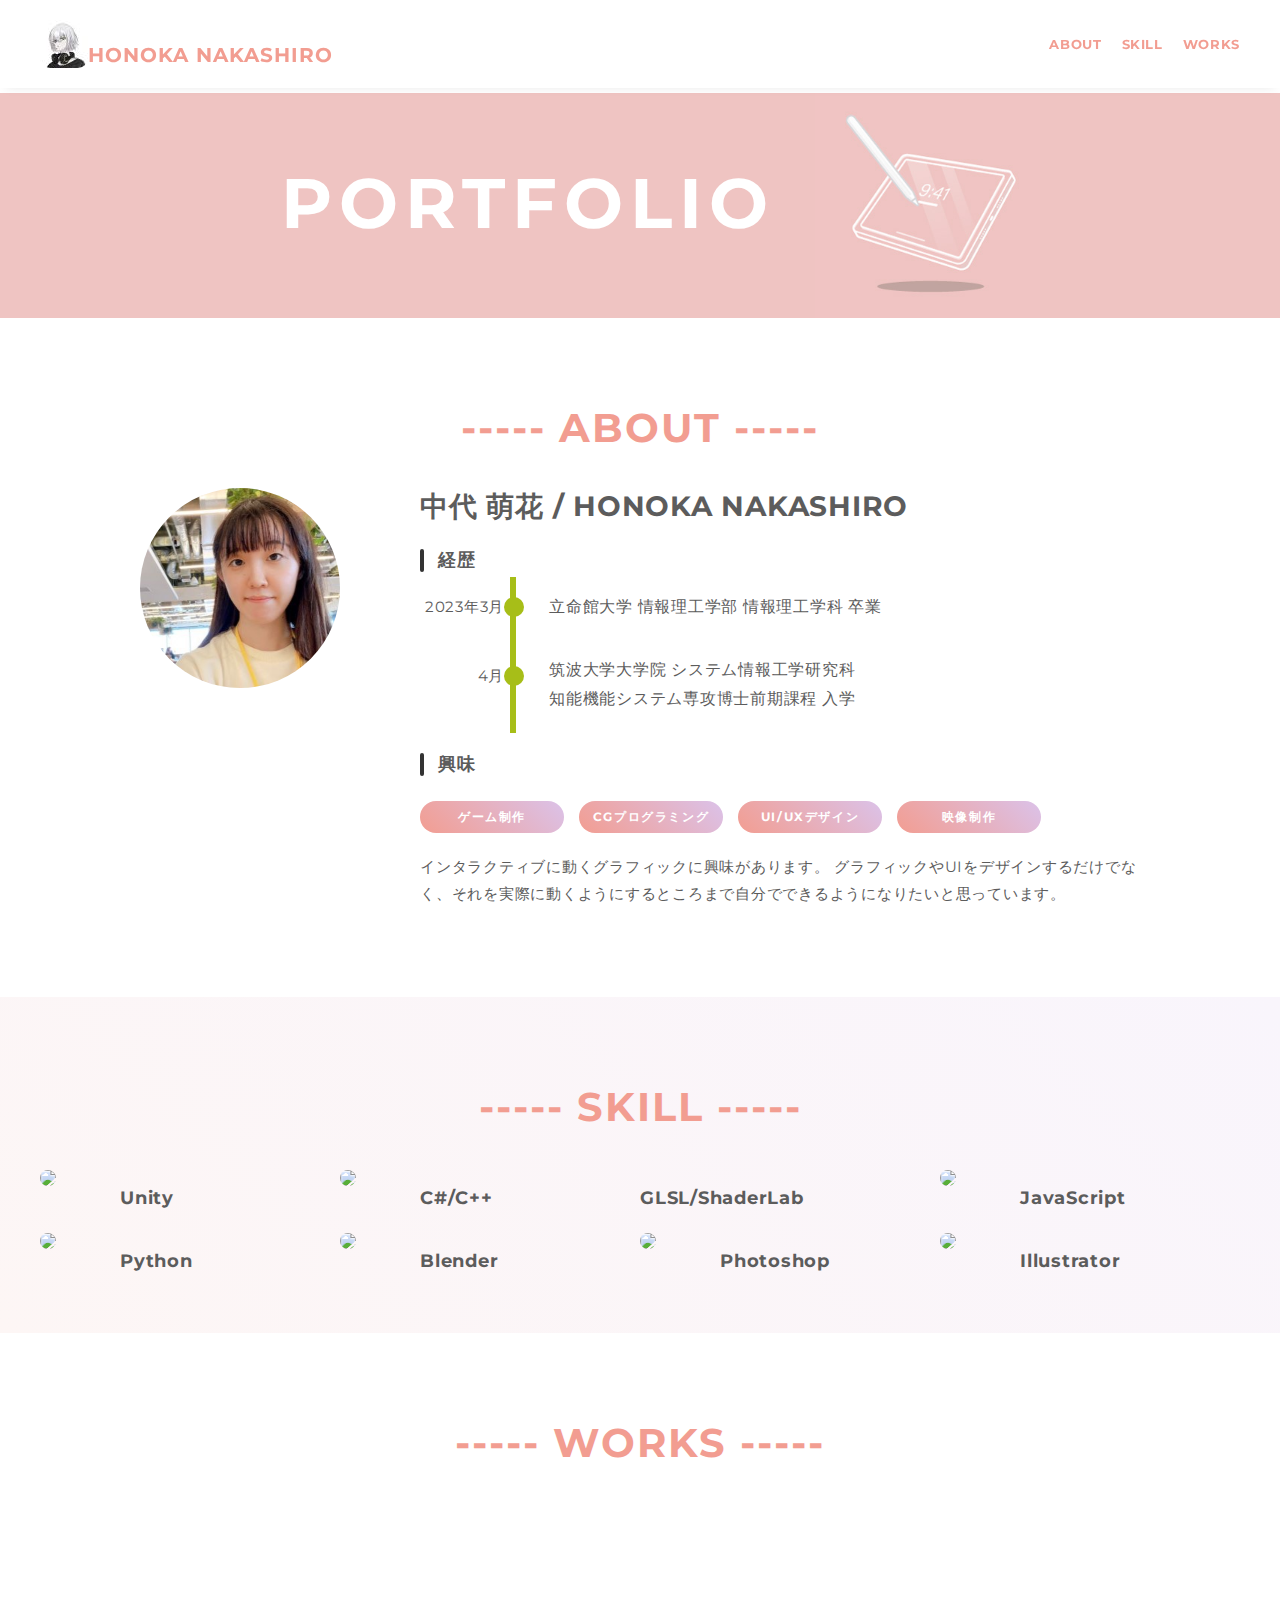
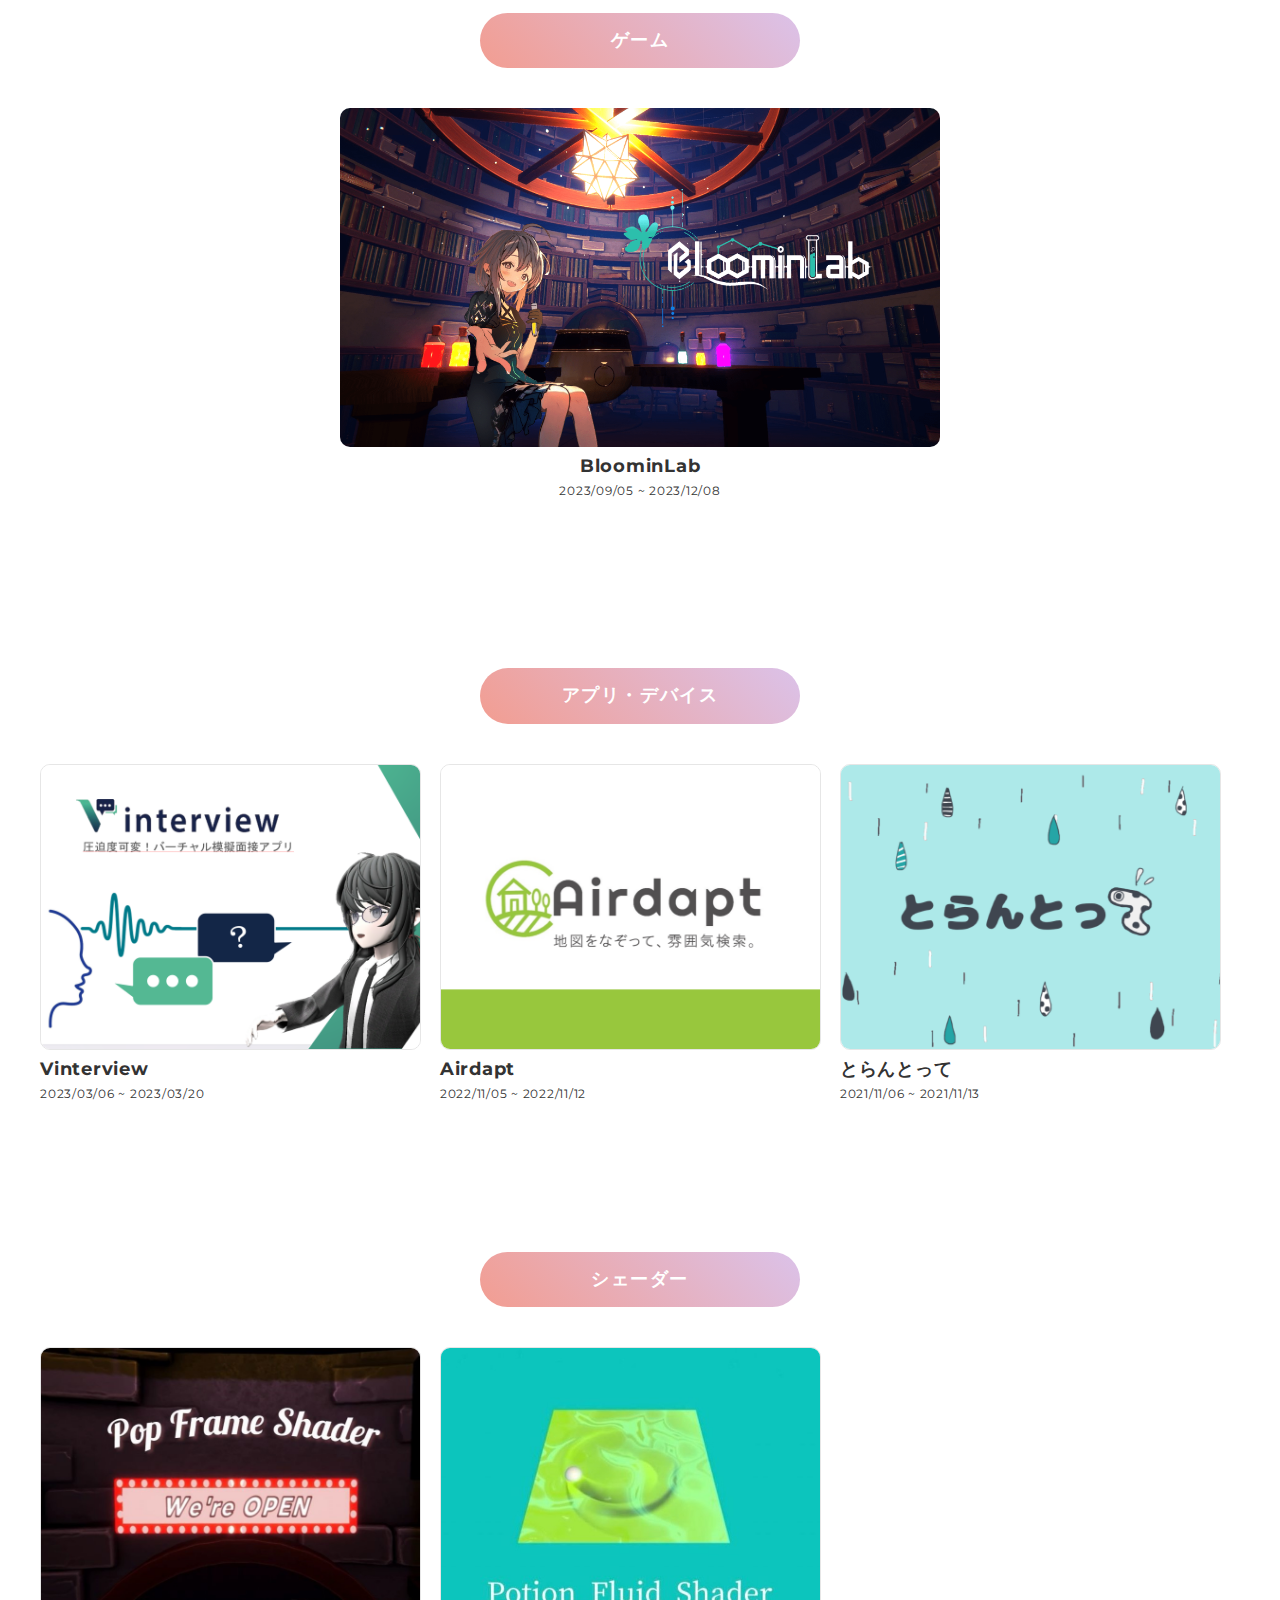
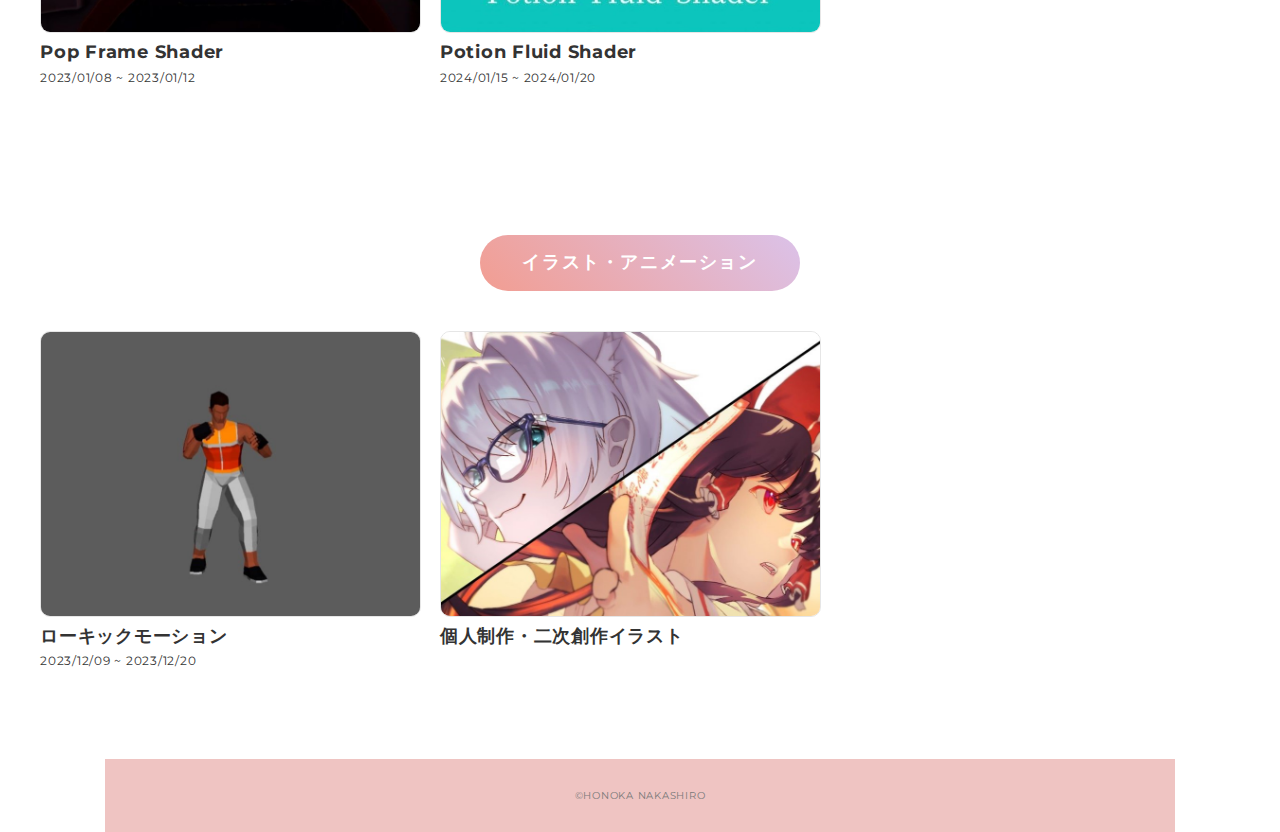
==== commit 781c9c25: "popshader modification" ====
--- a/index.html
+++ b/index.html
@@ -249,7 +249,7 @@
           <a class="button">シェーダー</a>
             <div class="works-list">
             <a class="works-item" href="shader-Popframe.html">
-              <div class="works-img"><img src="img/shader-PopFrame.jpg" alt="" width="400" /></div>
+              <div class="works-img"><img src="img/Decoshader.jpg" alt="" width="400" /></div>
               <p class="works-name">Pop Frame Shader</p>
               <p class="works-info">2023/01/08 ~ 2023/01/12</p>
             </a>
